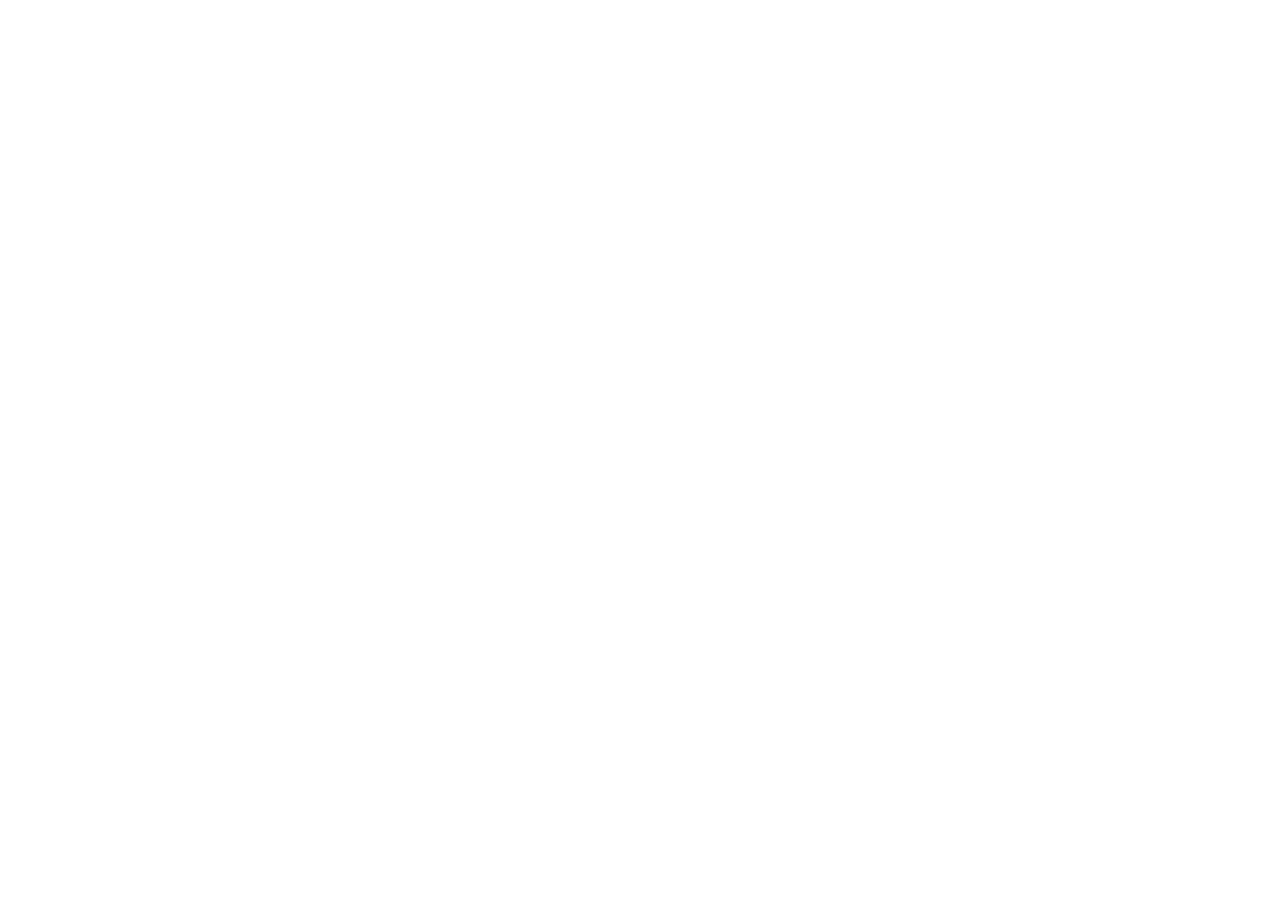
==== src/index.html @ 3dae9690 "first commit" ====
<!DOCTYPE html>
<html lang="pt-br">
  <head>
    <meta charset="UTF-8" />
    <meta http-equiv="X-UA-Compatible" content="IE=edge" />
    <meta name="viewport" content="width=device-width, initial-scale=1.0" />
    <link rel="stylesheet" href="src/css/reset.css" />
    <link rel="stylesheet" href="src/css/style.css" />
    <link rel="preconnect" href="https://fonts.googleapis.com" />
    <link rel="preconnect" href="https://fonts.gstatic.com" crossorigin />
    <link
      href="https://fonts.googleapis.com/css2?family=Inter:wght@100;200;300;400;500;600;700;800;900&display=swap"
      rel="stylesheet"
    />
    <script type="text/javascript" src="src/js/script.js"></script>
    <title>Jogo de Genius</title>
  </head>
  <body></body>
</html>
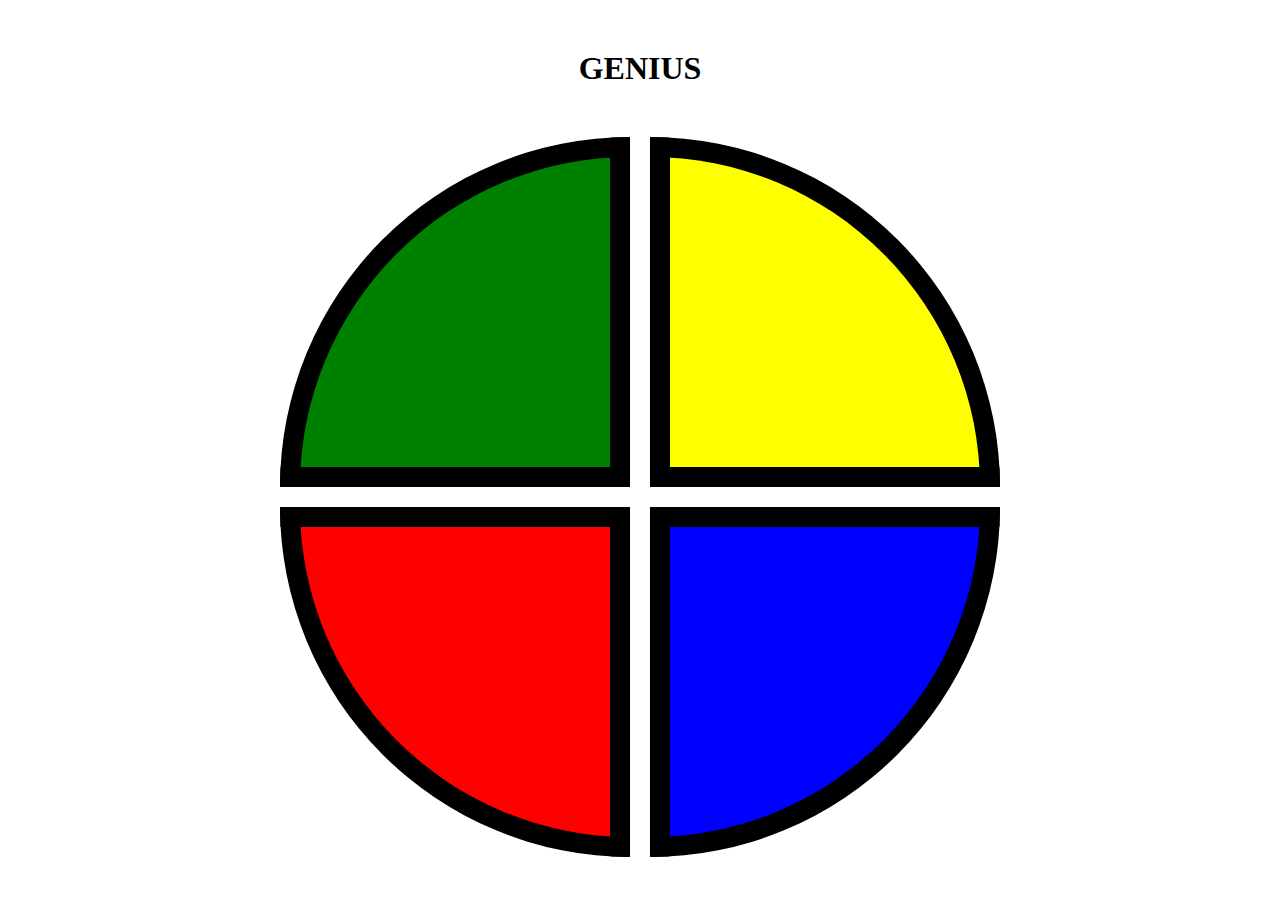
==== commit b5bff901: "commit" ====
--- a/src/index.html
+++ b/src/index.html
@@ -4,8 +4,8 @@
     <meta charset="UTF-8" />
     <meta http-equiv="X-UA-Compatible" content="IE=edge" />
     <meta name="viewport" content="width=device-width, initial-scale=1.0" />
-    <link rel="stylesheet" href="src/css/reset.css" />
-    <link rel="stylesheet" href="src/css/style.css" />
+    <link rel="stylesheet" href="./css/reset.css" />
+    <link rel="stylesheet" href="./css/style.css" />
     <link rel="preconnect" href="https://fonts.googleapis.com" />
     <link rel="preconnect" href="https://fonts.gstatic.com" crossorigin />
     <link
@@ -15,5 +15,25 @@
     <script type="text/javascript" src="src/js/script.js"></script>
     <title>Jogo de Genius</title>
   </head>
-  <body></body>
+  <body>
+    <h1>GENIUS</h1>
+    <div class="container">
+      <div class="left-side">
+        <div class="color-green">
+        </div>
+
+        <div class="color-yellow">
+      </div>
+      </div>
+      <div class="middle">
+        
+      </div>
+      <div class="right-side">
+        <div class="color-red">
+        </div>
+        <div class="color-blue">
+        </div>
+      </div>
+    </div>
+  </body>
 </html>
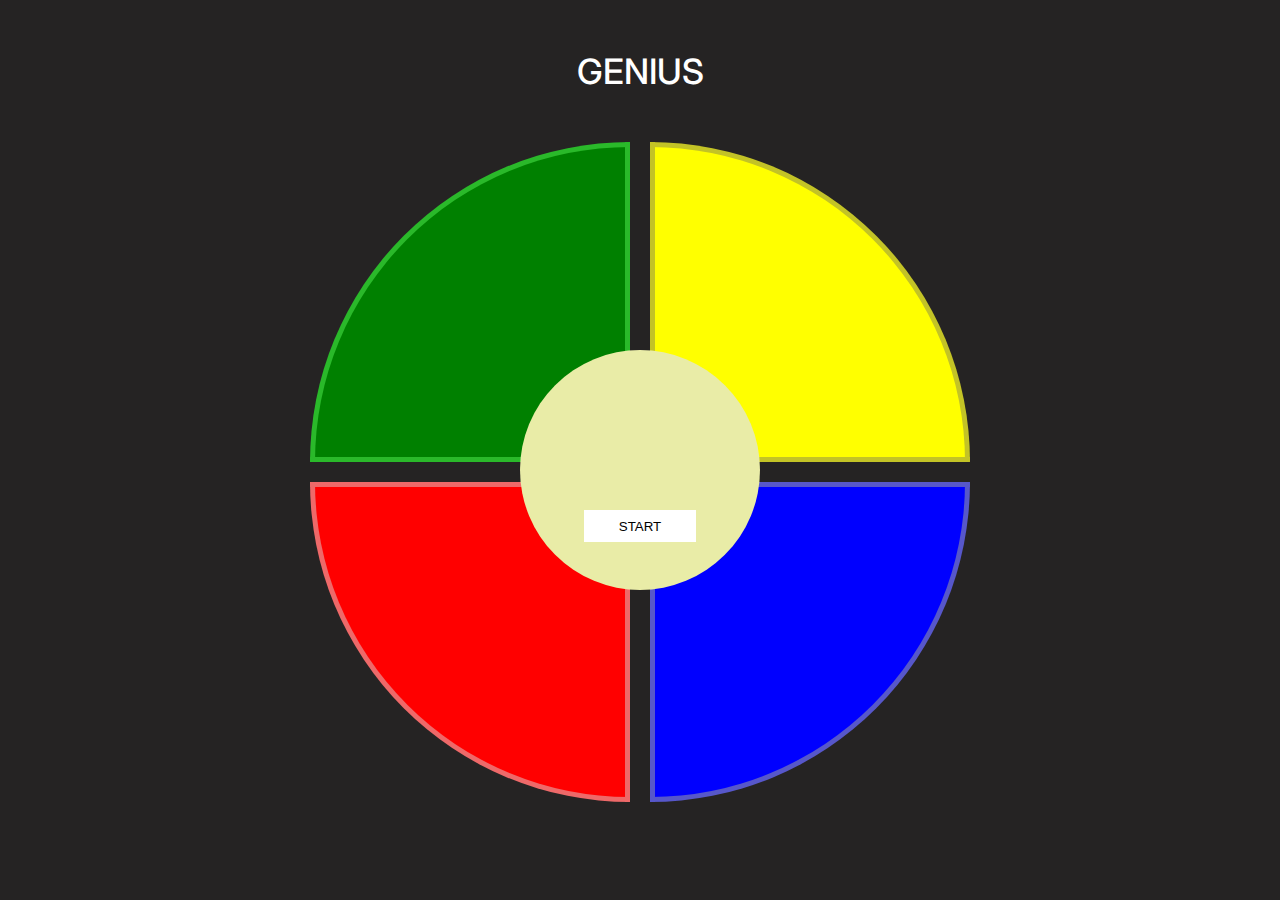
==== commit 20983684: "edicao css" ====
--- a/src/index.html
+++ b/src/index.html
@@ -1,39 +1,44 @@
 <!DOCTYPE html>
 <html lang="pt-br">
-  <head>
-    <meta charset="UTF-8" />
-    <meta http-equiv="X-UA-Compatible" content="IE=edge" />
-    <meta name="viewport" content="width=device-width, initial-scale=1.0" />
-    <link rel="stylesheet" href="./css/reset.css" />
-    <link rel="stylesheet" href="./css/style.css" />
-    <link rel="preconnect" href="https://fonts.googleapis.com" />
-    <link rel="preconnect" href="https://fonts.gstatic.com" crossorigin />
-    <link
-      href="https://fonts.googleapis.com/css2?family=Inter:wght@100;200;300;400;500;600;700;800;900&display=swap"
-      rel="stylesheet"
-    />
-    <script type="text/javascript" src="src/js/script.js"></script>
-    <title>Jogo de Genius</title>
-  </head>
-  <body>
-    <h1>GENIUS</h1>
-    <div class="container">
-      <div class="left-side">
-        <div class="color-green">
-        </div>
 
-        <div class="color-yellow">
+<head>
+  <meta charset="UTF-8" />
+  <meta http-equiv="X-UA-Compatible" content="IE=edge" />
+  <meta name="viewport" content="width=device-width, initial-scale=1.0" />
+  <link rel="stylesheet" href="./css/reset.css" />
+  <link rel="stylesheet" href="./css/style.css" />
+  <link rel="preconnect" href="https://fonts.googleapis.com" />
+  <link rel="preconnect" href="https://fonts.gstatic.com" crossorigin />
+  <link href="https://fonts.googleapis.com/css2?family=Inter:wght@100;200;300;400;500;600;700;800;900&display=swap"
+    rel="stylesheet" />
+  <script type="text/javascript" src="src/js/script.js"></script>
+  <title>Jogo de Genius</title>
+</head>
+
+<body>
+  <div class="title">GENIUS</div>
+
+  <div class="container">
+    <div class="left-side">
+      <div class="color-green">
       </div>
-      </div>
-      <div class="middle">
-        
-      </div>
-      <div class="right-side">
-        <div class="color-red">
-        </div>
-        <div class="color-blue">
-        </div>
+
+      <div class="color-yellow">
       </div>
     </div>
-  </body>
-</html>
+    <div class="middle">
+      <button>START</button>
+
+
+
+    </div>
+    <div class="right-side">
+      <div class="color-red">
+      </div>
+      <div class="color-blue">
+      </div>
+    </div>
+  </div>
+</body>
+
+</html>--- a/src/css/style.css
+++ b/src/css/style.css
@@ -0,0 +1,91 @@
+* {
+    margin: 0 auto;
+    padding: 0;
+    box-sizing: border-box;
+    
+}
+body{
+    background-color: rgb(37, 35, 35);
+}
+
+.title {
+    margin-top: 50px;
+    text-align: center;
+    margin-bottom: 50px;
+    font-family: 'Inter';
+    color: white;
+    font-size: 35px;
+    font-weight: 500;
+}
+
+.container {
+    display: flex;
+    flex-direction: column;
+    align-items: center;
+
+}
+
+.color-green {
+    background-color: green;
+    width: 20rem;
+    height: 20rem;
+    border-top-left-radius: 100%;
+    border: solid rgb(42, 185, 42) 5px;
+    margin-right: 20px;
+}
+
+.color-yellow {
+    background-color: yellow;
+    width: 20rem;
+    height: 20rem;
+    border-top-right-radius: 100%;
+    border: solid rgb(195, 195, 38) 5px;
+}
+
+.color-red {
+    background-color: red;
+    width: 20rem;
+    height: 20rem;
+    border-bottom-left-radius: 100%;
+    margin-right: 20px;
+    border: solid rgb(238, 105, 105) 5px;
+}
+
+.color-blue {
+    background-color: blue;
+    width: 20rem;
+    height: 20rem;
+    border-bottom-right-radius: 100%;
+    border: solid rgb(87, 87, 202) 5px;
+}
+
+.left-side {
+    display: flex;
+    margin-bottom: 20px;
+}
+
+.right-side {
+    display: flex;
+}
+
+.middle{
+    display: flex;
+    position: absolute; 
+    background-color: #e9eca7;
+    position: absolute;
+    width: 15rem;
+    height: 15rem;
+    border-radius: 100%;
+    margin-top: 13rem;
+    z-index: 1;
+}
+
+button{
+    background-color: white;
+    border: none;
+    width: 7rem;
+    height: 2rem;
+    margin-top: 10rem;
+    
+}
+
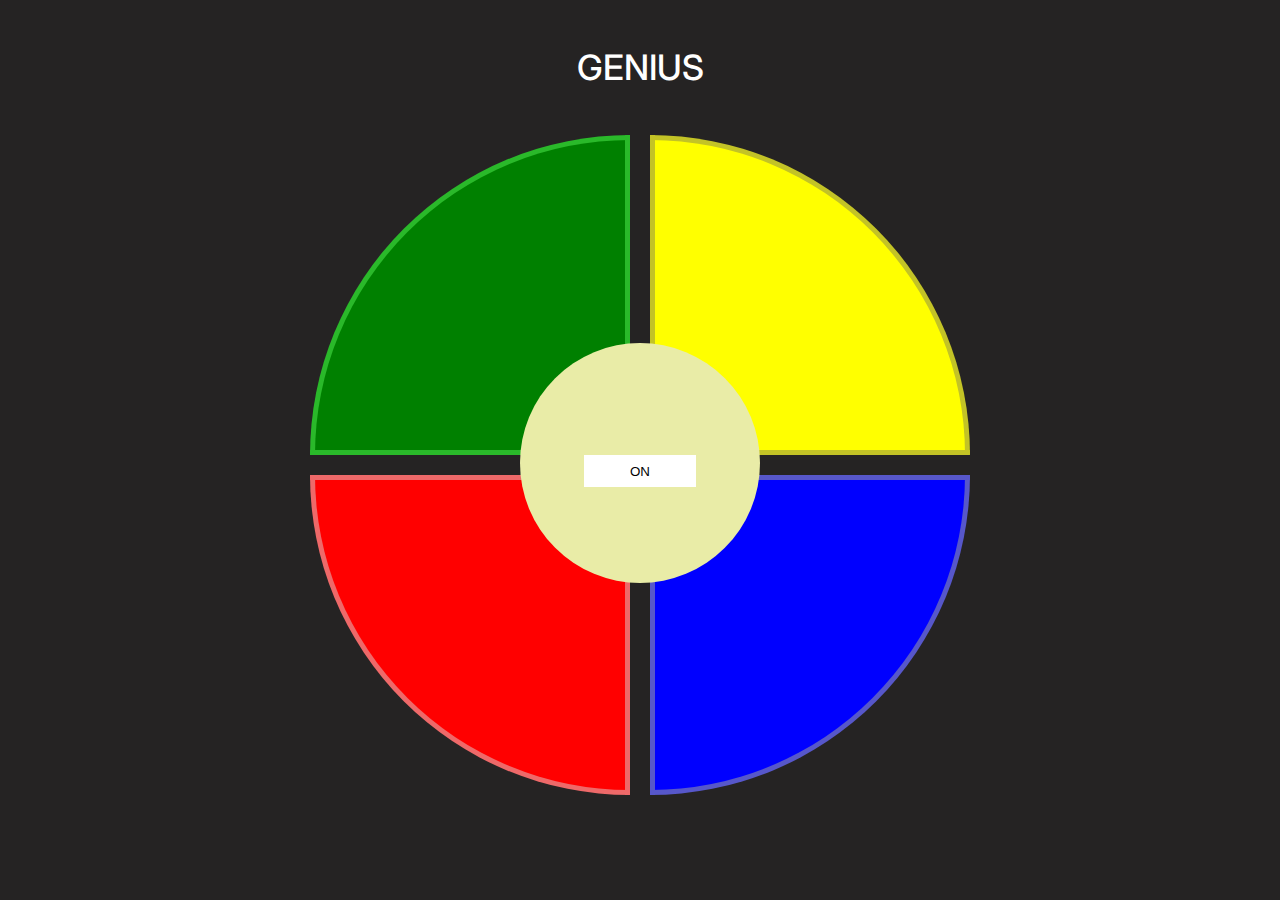
==== commit 13833d28: "game logic" ====
--- a/src/index.html
+++ b/src/index.html
@@ -1,44 +1,37 @@
 <!DOCTYPE html>
 <html lang="pt-br">
+  <head>
+    <meta charset="UTF-8" />
+    <meta http-equiv="X-UA-Compatible" content="IE=edge" />
+    <meta name="viewport" content="width=device-width, initial-scale=1.0" />
+    <link rel="stylesheet" href="./css/reset.css" />
+    <link rel="stylesheet" href="./css/style.css" />
+    <link rel="preconnect" href="https://fonts.googleapis.com" />
+    <link rel="preconnect" href="https://fonts.gstatic.com" crossorigin />
+    <link
+      href="https://fonts.googleapis.com/css2?family=Inter:wght@100;200;300;400;500;600;700;800;900&display=swap"
+      rel="stylesheet"
+    />
+    <script type="text/javascript" src="js/script.js"></script>
+    <title>Jogo de Genius</title>
+  </head>
 
-<head>
-  <meta charset="UTF-8" />
-  <meta http-equiv="X-UA-Compatible" content="IE=edge" />
-  <meta name="viewport" content="width=device-width, initial-scale=1.0" />
-  <link rel="stylesheet" href="./css/reset.css" />
-  <link rel="stylesheet" href="./css/style.css" />
-  <link rel="preconnect" href="https://fonts.googleapis.com" />
-  <link rel="preconnect" href="https://fonts.gstatic.com" crossorigin />
-  <link href="https://fonts.googleapis.com/css2?family=Inter:wght@100;200;300;400;500;600;700;800;900&display=swap"
-    rel="stylesheet" />
-  <script type="text/javascript" src="src/js/script.js"></script>
-  <title>Jogo de Genius</title>
-</head>
+  <body>
+    <div class="title">GENIUS</div>
 
-<body>
-  <div class="title">GENIUS</div>
-
-  <div class="container">
-    <div class="left-side">
-      <div class="color-green">
+    <div class="container">
+      <div class="left-side">
+        <div class="color-green"></div>
+        <div class="color-yellow"></div>
       </div>
-
-      <div class="color-yellow">
+      <div class="middle">
+        <div id="score"></div>
+        <button id="start">ON</button>
+      </div>
+      <div class="right-side">
+        <div class="color-red"></div>
+        <div class="color-blue"></div>
       </div>
     </div>
-    <div class="middle">
-      <button>START</button>
-
-
-
-    </div>
-    <div class="right-side">
-      <div class="color-red">
-      </div>
-      <div class="color-blue">
-      </div>
-    </div>
-  </div>
-</body>
-
-</html>+  </body>
+</html>
--- a/src/css/style.css
+++ b/src/css/style.css
@@ -32,6 +32,12 @@
     border-top-left-radius: 100%;
     border: solid rgb(42, 185, 42) 5px;
     margin-right: 20px;
+    cursor: pointer;
+    transition: background-color 1s ease-in-out;
+}
+
+.color-green.active {
+    background-color: lightgreen;
 }
 
 .color-yellow {
@@ -40,6 +46,12 @@
     height: 20rem;
     border-top-right-radius: 100%;
     border: solid rgb(195, 195, 38) 5px;
+    cursor: pointer;
+    transition: background-color 1s ease-in-out;
+}
+
+.color-yellow.active {
+    background-color: lightyellow;
 }
 
 .color-red {
@@ -49,6 +61,12 @@
     border-bottom-left-radius: 100%;
     margin-right: 20px;
     border: solid rgb(238, 105, 105) 5px;
+    cursor: pointer;
+    transition: background-color 1s ease-in-out;
+}
+
+.color-red.active {
+    background-color: lightcoral;
 }
 
 .color-blue {
@@ -57,6 +75,12 @@
     height: 20rem;
     border-bottom-right-radius: 100%;
     border: solid rgb(87, 87, 202) 5px;
+    cursor: pointer;
+    transition: background-color 1s ease-in-out;
+}
+
+.color-blue.active {
+    background-color: lightblue;
 }
 
 .left-side {
@@ -78,6 +102,16 @@
     border-radius: 100%;
     margin-top: 13rem;
     z-index: 1;
+    display: flex;
+    flex-direction: column;
+    justify-content: center;
+}
+
+#score {
+    text-align: center;
+    font-family: 'Inter';
+    font-weight: 500;
+    font-size: 13px;
 }
 
 button{
@@ -85,7 +119,8 @@
     border: none;
     width: 7rem;
     height: 2rem;
-    margin-top: 10rem;
+    margin-top: 1rem;
+    cursor: pointer;
     
 }
 
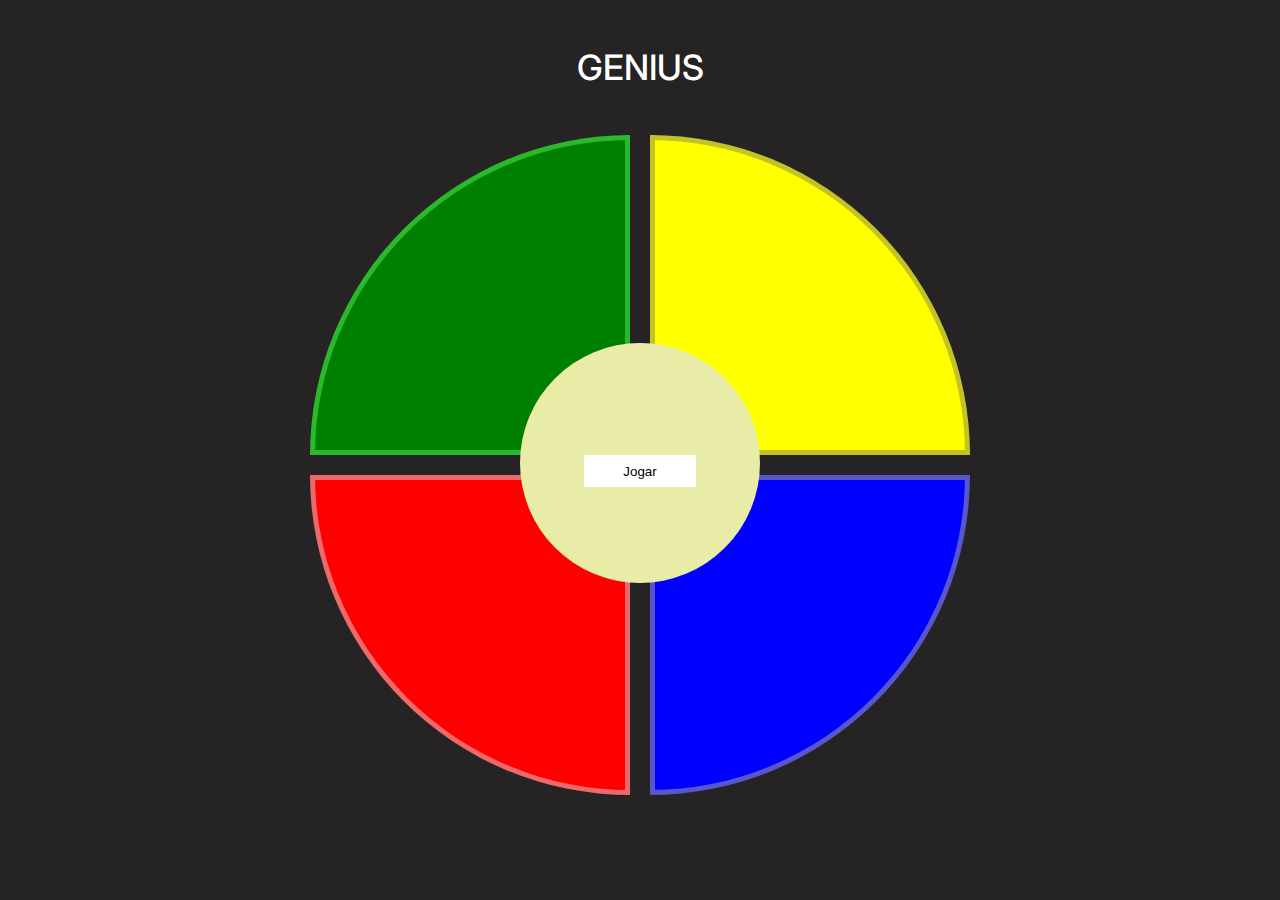
==== commit 874c9ca1: "mudando algumas coisas no js" ====
--- a/src/index.html
+++ b/src/index.html
@@ -10,8 +10,7 @@
     <link rel="preconnect" href="https://fonts.gstatic.com" crossorigin />
     <link
       href="https://fonts.googleapis.com/css2?family=Inter:wght@100;200;300;400;500;600;700;800;900&display=swap"
-      rel="stylesheet"
-    />
+      rel="stylesheet"/>
     <script type="text/javascript" src="js/script.js"></script>
     <title>Jogo de Genius</title>
   </head>
@@ -26,7 +25,7 @@
       </div>
       <div class="middle">
         <div id="score"></div>
-        <button id="start">ON</button>
+        <button id="start">Jogar</button>
       </div>
       <div class="right-side">
         <div class="color-red"></div>
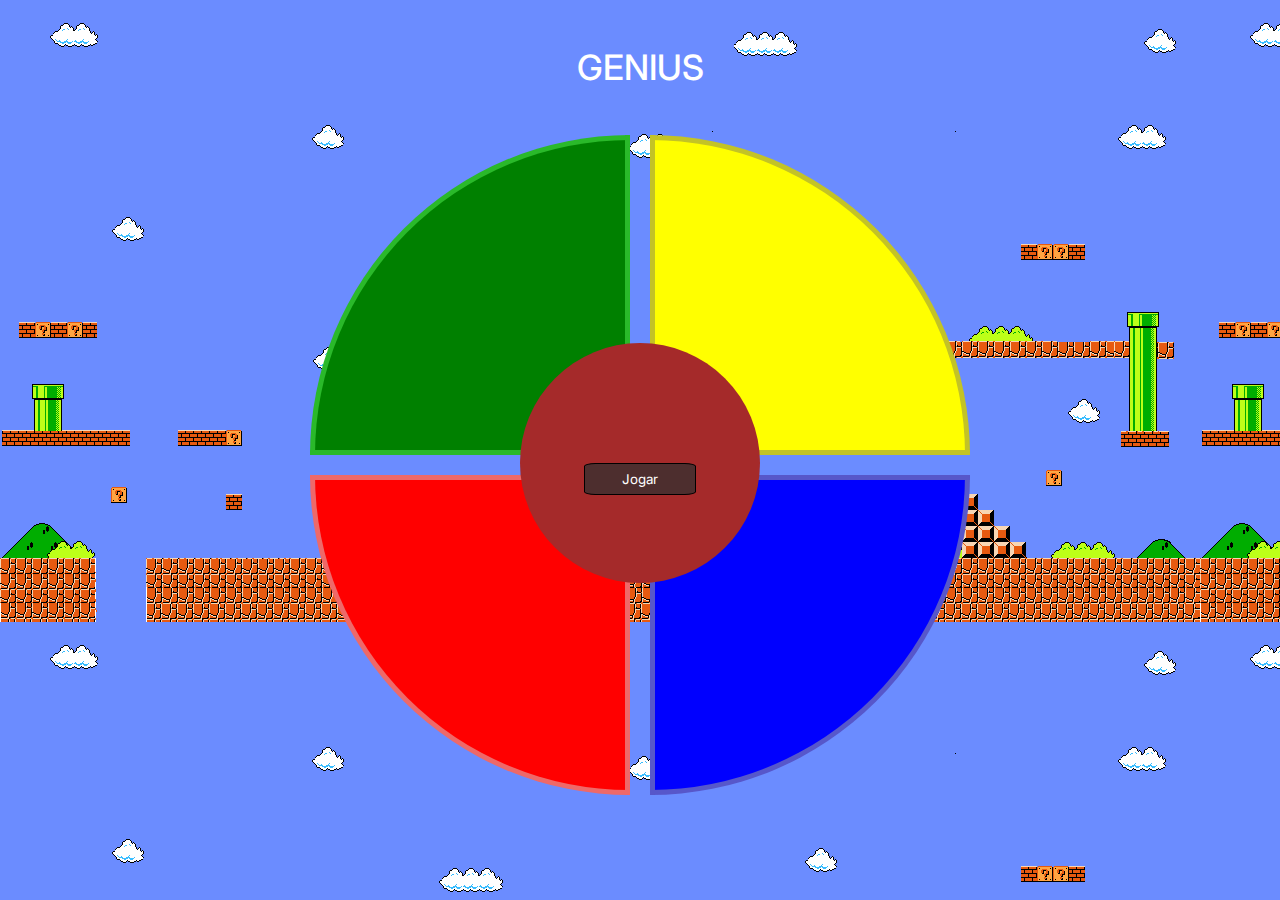
==== commit acf6c34b: "showResults criado" ====
--- a/src/index.html
+++ b/src/index.html
@@ -11,7 +11,7 @@
     <link
       href="https://fonts.googleapis.com/css2?family=Inter:wght@100;200;300;400;500;600;700;800;900&display=swap"
       rel="stylesheet"/>
-    <script type="text/javascript" src="js/script.js"></script>
+    <script type="text/javascript" src="js/interação.js"></script>
     <title>Jogo de Genius</title>
   </head>
 
--- a/src/css/style.css
+++ b/src/css/style.css
@@ -5,7 +5,7 @@
     
 }
 body{
-    background-color: rgb(37, 35, 35);
+    background-image: url("../assets/mariobg.png");
 }
 
 .title {
@@ -38,6 +38,11 @@
 
 .color-green.active {
     background-color: lightgreen;
+    transform:scale(1.05);
+    transition: 1.5s;
+    box-shadow: 2px 1px 64px 13px lightgreen;
+-webkit-box-shadow: 2px 1px 64px 13px lightgreen;
+-moz-box-shadow: 2px 1px 64px 13px lightgreen;
 }
 
 .color-yellow {
@@ -52,6 +57,11 @@
 
 .color-yellow.active {
     background-color: lightyellow;
+    transform:scale(1.05);
+    transition: 1.5s;
+    box-shadow: 2px 1px 64px 13px lightyellow;
+    -webkit-box-shadow: 2px 1px 64px 13px lightyellow;
+    -moz-box-shadow: 2px 1px 64px 13px lightyellow;
 }
 
 .color-red {
@@ -62,11 +72,16 @@
     margin-right: 20px;
     border: solid rgb(238, 105, 105) 5px;
     cursor: pointer;
-    transition: background-color 1s ease-in-out;
+    transition: background-color 1.5s ease-in-out;
 }
 
 .color-red.active {
     background-color: lightcoral;
+    transform:scale(1.05);
+    transition: 1.5s;
+    box-shadow: 2px 1px 64px 13px lightcoral;
+-webkit-box-shadow: 2px 1px 64px 13px lightcoral;
+-moz-box-shadow: 2px 1px 64px 13px lightcoral;
 }
 
 .color-blue {
@@ -81,6 +96,11 @@
 
 .color-blue.active {
     background-color: lightblue;
+    transform:scale(1.05);
+    transition: 1.5s;
+    box-shadow: 2px 1px 64px 13px lightblue;
+    -webkit-box-shadow: 2px 1px 64px 13px lightblue;
+    -moz-box-shadow: 2px 1px 64px 13px lightblue;
 }
 
 .left-side {
@@ -95,7 +115,7 @@
 .middle{
     display: flex;
     position: absolute; 
-    background-color: #e9eca7;
+    background-color: brown;
     position: absolute;
     width: 15rem;
     height: 15rem;
@@ -115,12 +135,15 @@
 }
 
 button{
-    background-color: white;
-    border: none;
+    background-color:rgb(77, 46, 46);
     width: 7rem;
     height: 2rem;
-    margin-top: 1rem;
+    margin-top: 2rem;
     cursor: pointer;
+    border: 1px black solid;
+    border-radius: 10%;
+    font-family: 'Inter';
+    color: white;
     
 }
 
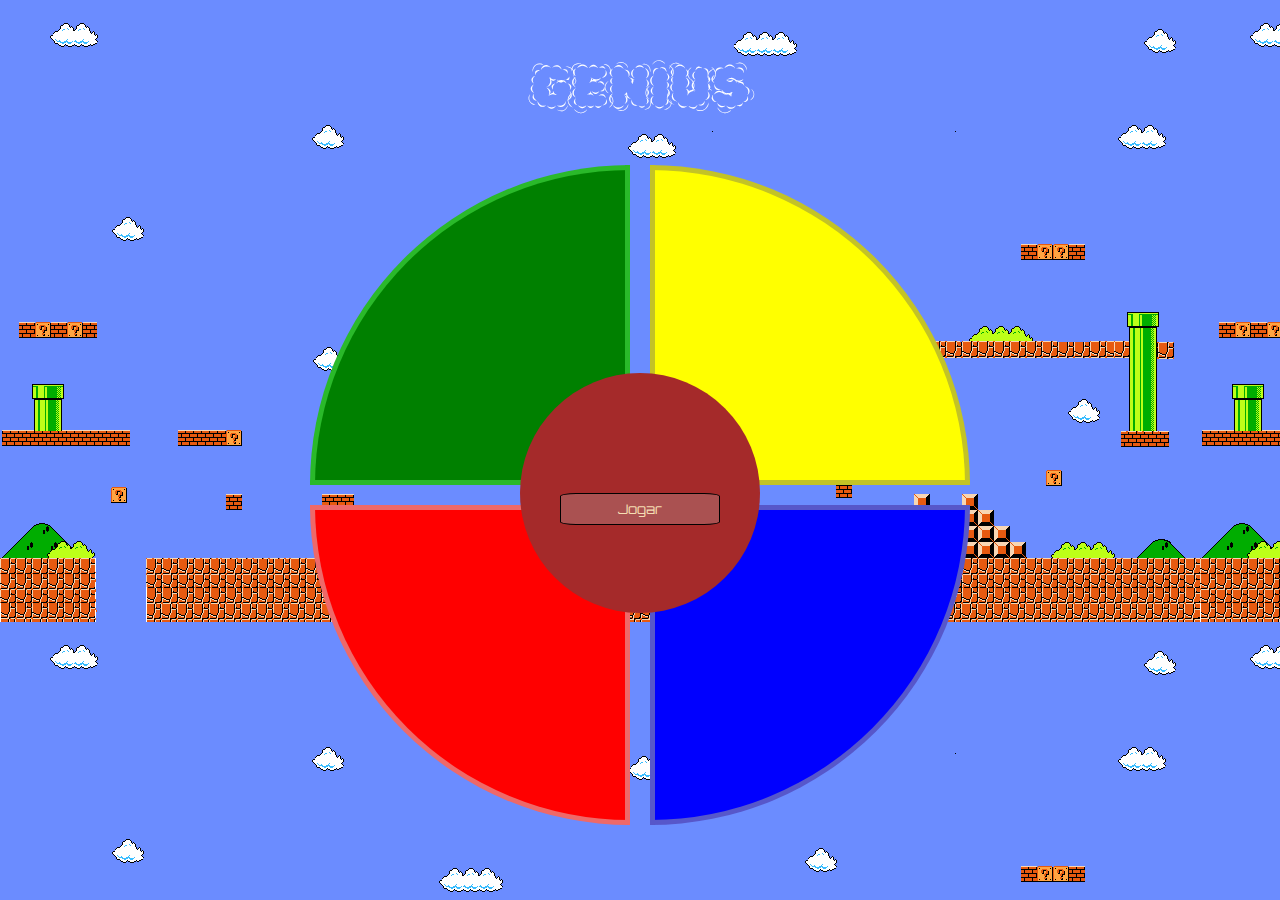
==== commit b8f64abc: "finalizando genius" ====
--- a/src/index.html
+++ b/src/index.html
@@ -8,29 +8,11 @@
     <link rel="stylesheet" href="./css/style.css" />
     <link rel="preconnect" href="https://fonts.googleapis.com" />
     <link rel="preconnect" href="https://fonts.gstatic.com" crossorigin />
-    <link
-      href="https://fonts.googleapis.com/css2?family=Inter:wght@100;200;300;400;500;600;700;800;900&display=swap"
-      rel="stylesheet"/>
-    <script type="text/javascript" src="js/interação.js"></script>
+    <script type="text/javascript" src="js/interaction.js"></script>
+
     <title>Jogo de Genius</title>
   </head>
-
   <body>
-    <div class="title">GENIUS</div>
-
-    <div class="container">
-      <div class="left-side">
-        <div class="color-green"></div>
-        <div class="color-yellow"></div>
-      </div>
-      <div class="middle">
-        <div id="score"></div>
-        <button id="start">Jogar</button>
-      </div>
-      <div class="right-side">
-        <div class="color-red"></div>
-        <div class="color-blue"></div>
-      </div>
-    </div>
+    <script type="text/javascript" src="js/tags.js"></script>
   </body>
 </html>
--- a/src/css/style.css
+++ b/src/css/style.css
@@ -1,3 +1,5 @@
+@import url('https://fonts.googleapis.com/css2?family=Rubik+Puddles&display=swap');
+@import url('https://fonts.googleapis.com/css2?family=Orbitron:wght@400;500&display=swap');
 * {
     margin: 0 auto;
     padding: 0;
@@ -9,12 +11,12 @@
 }
 
 .title {
-    margin-top: 50px;
+    margin-top: 60px;
     text-align: center;
     margin-bottom: 50px;
-    font-family: 'Inter';
+    font-family: 'Rubik Puddles';
     color: white;
-    font-size: 35px;
+    font-size: 55px;
     font-weight: 500;
 }
 
@@ -129,21 +131,27 @@
 
 #score {
     text-align: center;
-    font-family: 'Inter';
+    font-family: 'Orbitron';
     font-weight: 500;
-    font-size: 13px;
+    font-size: 12px;
+    color: wheat;
 }
 
 button{
-    background-color:rgb(77, 46, 46);
-    width: 7rem;
+    background-color:rgb(170, 81, 81);
+    width: 10rem;
     height: 2rem;
     margin-top: 2rem;
     cursor: pointer;
     border: 1px black solid;
     border-radius: 10%;
-    font-family: 'Inter';
-    color: white;
+    font-family: 'Orbitron';
+    color: wheat;
     
 }
 
+h3{
+    font-family: 'Orbitron';
+    font-size: 20px;
+}
+
